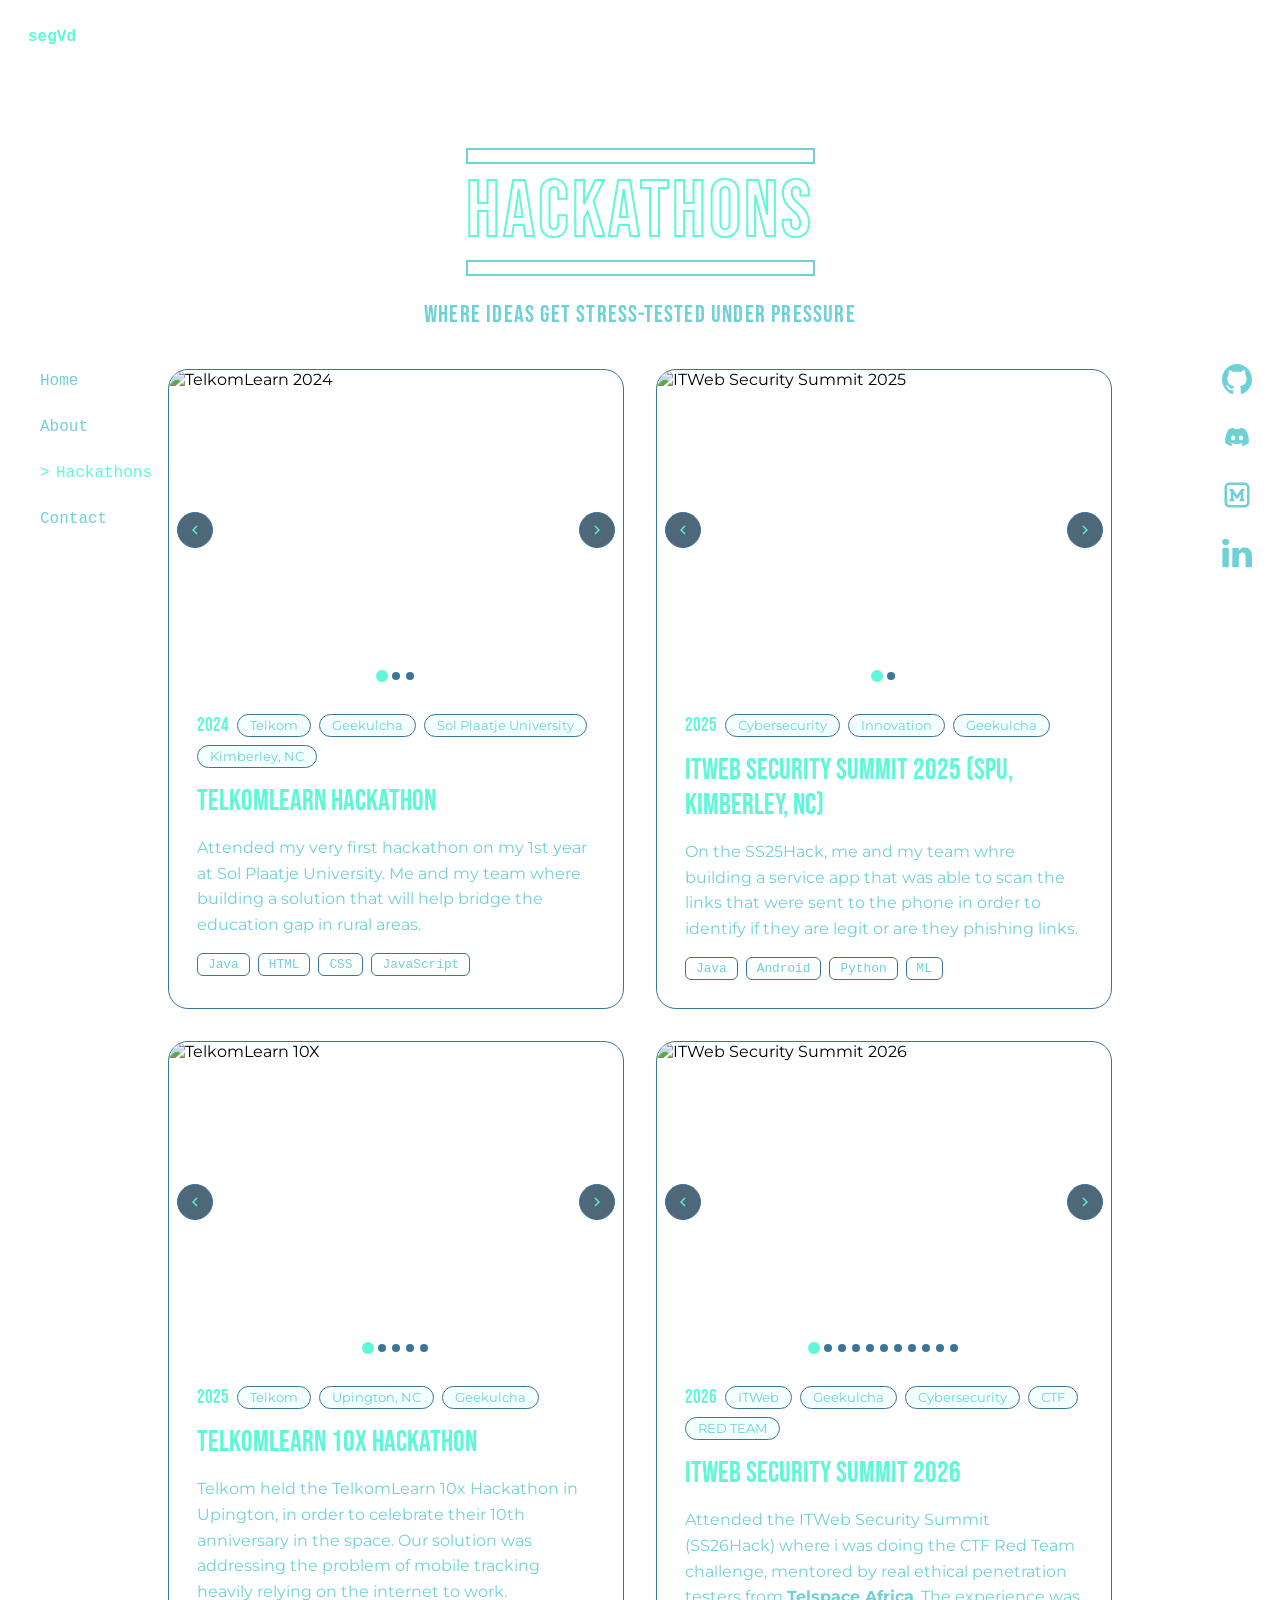
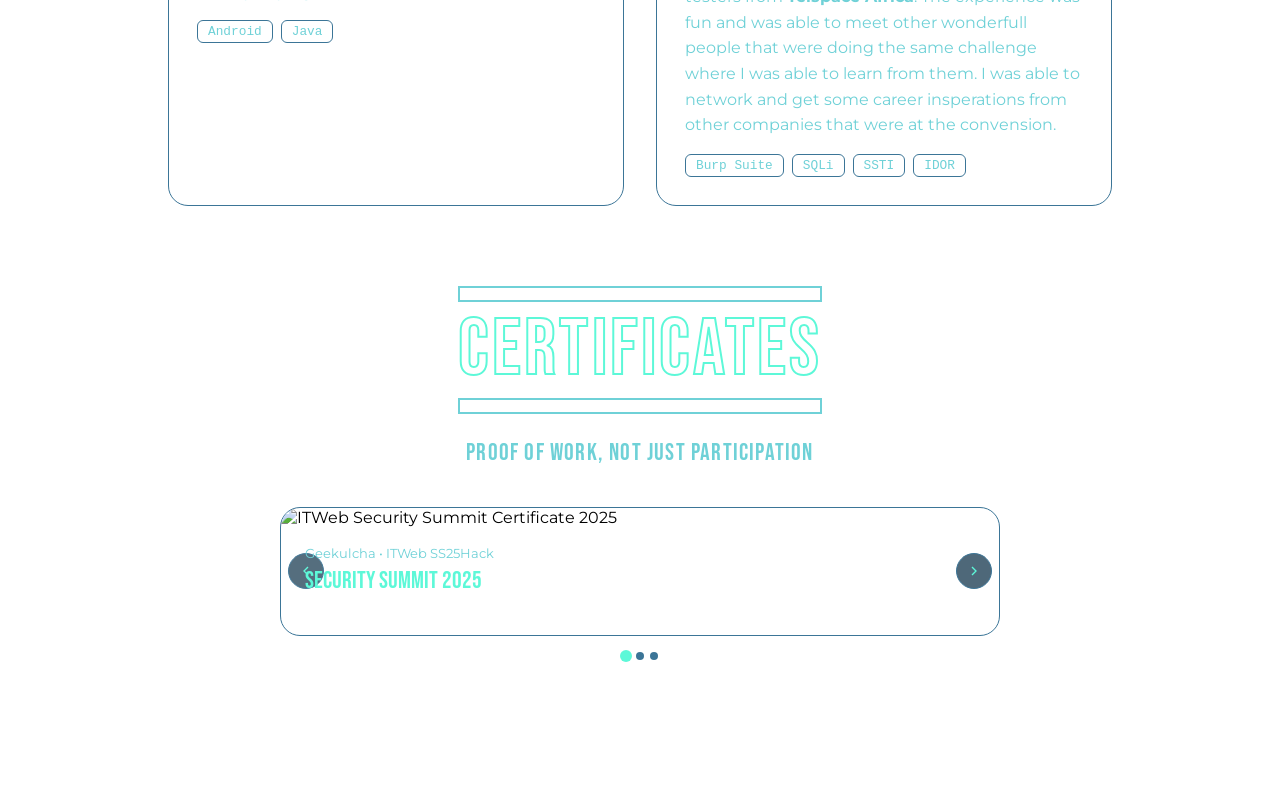
==== hackathons.html @ ad9cc191 "update: new portfolio" ====
<!DOCTYPE html>
<html lang="en">
<head>
    <meta charset="UTF-8">
    <meta name="viewport" content="width=device-width, initial-scale=1.0">
    <title>Hackathons | Tlotliso Ledwaba</title>
    <link rel="preconnect" href="https://fonts.googleapis.com">
    <link rel="preconnect" href="https://fonts.gstatic.com" crossorigin>
    <link href="https://fonts.googleapis.com/css2?family=Bebas+Neue&family=Montserrat&display=swap" rel="stylesheet">
    <link rel="stylesheet" href="style.css">
    <link rel="stylesheet" href="style.css"/>
</head>
<body class="hackathons-page">
    <a href="index.html" class="logo">segVd</a>

    <nav class="navbar">
      <ul class="nav-links">
        <li><a href="index.html">Home</a></li>
        <li><a href="about.html">About</a></li>
        <li><a href="hackathons.html" class="active">Hackathons</a></li>
        <!--<li><a href="blog.html">Blog</a></li> -->
        <li><a href="contact.html">Contact</a></li>
      </ul>
    </nav>

    <ul class="socials">
        <li><a href="https://github.com/segVd" target="_blank" rel="noopener"><img src="assets/icons/github.svg" alt="GitHub"></a></li>
        <li><a href="https://discord.com/users/rndm_geek" target="_blank" rel="noopener"><img src="assets/icons/discord.svg" alt="Discord"></a></li>
        <li><a href="https://medium.com/@segVd" target="_blank" rel="noopener"><img src="assets/icons/medium.svg" alt="Medium"></a></li>
        <li><a href="https://www.linkedin.com/in/tlotliso-ledwaba-3201ab309/" target="_blank" rel="noopener"><img src="assets/icons/linkedin.svg" alt="LinkedIn"></a></li>
    </ul>

    <div class="page">

      <!-- HACKATHONS SECTION -->
      <div class="hack-header" style="margin-top: 80px;">
        <h2>HACKATHONS</h2>
        <p class="hack-subhead">where ideas get stress-tested under pressure</p>
      </div>

   <!---   <div class="hero-title">
        <div class="title-row">
          <span class="bar"></span>
          <span>whoami</span>
        </div>
        <h1>"HACKATHONS!"</h1>
        <div class="title-row">
          <span>Cybersecurity</span>
          <span class="bar"></span>
          <p class="hack-subhead">where ideas get stress-tested under pressure</p>
        </div>
      </div> -->

      <div class="hack-blog">

        <article class="hack-card" data-index="0">
          <div class="hack-carousel">
            <div class="carousel-track">
              <img src="assets/pics/photo.png" alt="TelkomLearn 2024" loading="lazy">
              <img src="assets/pics/photo.png" alt="TelkomLearn 2024" loading="lazy">
              <img src="assets/pics/photo.png" alt="TelkomLearn 2024" loading="lazy">
            </div>
            <div class="carousel-dots"></div>
            <button class="carousel-arrow left" aria-label="Previous">
              <svg viewBox="0 0 24 24" fill="none" stroke="currentColor" stroke-width="2">
                <polyline points="15 18 9 12 15 6"/>
              </svg>
            </button>
            <button class="carousel-arrow right" aria-label="Next">
              <svg viewBox="0 0 24 24" fill="none" stroke="currentColor" stroke-width="2">
                <polyline points="9 6 15 12 9 18"/>
              </svg>
            </button>
          </div>
          <div class="hack-content">
            <div class="hack-meta">
              <span class="hack-year">2024</span>
              <span class="hack-tag">Telkom</span>
              <span class="hack-tag">Geekulcha</span>
              <span class="hack-tag">Sol Plaatje University</span>
              <span class="hack-tag">Kimberley, NC</span>
            </div>
            <h3 class="hack-title">TelkomLearn Hackathon</h3>
            <p class="hack-desc">
              Attended my very first hackathon on my 1st year at Sol Plaatje University. Me and my team where building a solution 
              that will help bridge the education gap in rural areas.
            </p>
            <div class="hack-stack">
              <span>Java</span>
              <span>HTML</span>
              <span>CSS</span>
              <span>JavaScript</span>
            </div>
          </div>
        </article>

        <article class="hack-card" data-index="1">
          <div class="hack-carousel">
            <div class="carousel-track">
              <img src="assets/pics/SS25HACK/pic1.jpg" alt="ITWeb Security Summit 2025" loading="lazy">
              <img src="assets/pics/SS25HACK/pic2.jpg" alt="ITWeb Security Summit 2025" loading="lazy">
            </div>
            <div class="carousel-dots"></div>
            <button class="carousel-arrow left" aria-label="Previous">
              <svg viewBox="0 0 24 24" fill="none" stroke="currentColor" stroke-width="2">
                <polyline points="15 18 9 12 15 6"/>
              </svg>
            </button>
            <button class="carousel-arrow right" aria-label="Next">
              <svg viewBox="0 0 24 24" fill="none" stroke="currentColor" stroke-width="2">
                <polyline points="9 6 15 12 9 18"/>
              </svg>
            </button>
          </div>
          <div class="hack-content">
            <div class="hack-meta">
              <span class="hack-year">2025</span>
              <span class="hack-tag">Cybersecurity</span>
              <span class="hack-tag">Innovation</span>
              <span class="hack-tag">Geekulcha</span>
            </div>
            <h3 class="hack-title">ITWeb Security Summit 2025 (SPU, Kimberley, NC)</h3>
            <p class="hack-desc">On the SS25Hack, me and my team whre building a service app that was able to scan the links that were sent 
              to the phone in order to identify if they are legit or are they phishing links.</p>
            <div class="hack-stack">
              <span>Java</span>
              <span>Android</span>
              <span>Python</span>
              <span>ML</span>
            </div>
          </div>
        </article>

        <article class="hack-card" data-index="2">
          <div class="hack-carousel">
            <div class="carousel-track">
              <img src="assets/pics/upington/pic1.jpg" alt="TelkomLearn 10X" loading="lazy">
              <img src="assets/pics/upington/pic2.jpg" alt="TelkomLearn 10X" loading="lazy">
              <img src="assets/pics/upington/pic3.jpg" alt="TelkomLearn 10X" loading="lazy">
              <img src="assets/pics/upington/pic4.jpg" alt="TelkomLearn 10X" loading="lazy">
              <img src="assets/pics/upington/pic5.jpg" alt="TelkomLearn 10X" loading="lazy">
            </div>
            <div class="carousel-dots"></div>
            <button class="carousel-arrow left" aria-label="Previous">
              <svg viewBox="0 0 24 24" fill="none" stroke="currentColor" stroke-width="2">
                <polyline points="15 18 9 12 15 6"/>
              </svg>
            </button>
            <button class="carousel-arrow right" aria-label="Next">
              <svg viewBox="0 0 24 24" fill="none" stroke="currentColor" stroke-width="2">
                <polyline points="9 6 15 12 9 18"/>
              </svg>
            </button>
          </div>
          <div class="hack-content">
            <div class="hack-meta">
              <span class="hack-year">2025</span>
              <span class="hack-tag">Telkom</span>
              <span class="hack-tag">Upington, NC</span>
              <span class="hack-tag">Geekulcha</span>
            </div>
            <h3 class="hack-title">TelkomLearn 10X Hackathon</h3>
            <p class="hack-desc">
              Telkom held the TelkomLearn 10x Hackathon in Upington, in order to celebrate their 10th anniversary in the space. 
              Our solution was addressing the problem of mobile tracking heavily relying on the internet to work.
            </p>
            <div class="hack-stack">
              <span>Android</span>
              <span>Java</span>
            </div>
          </div>
        </article>

        <article class="hack-card" data-index="3">
          <div class="hack-carousel">
            <div class="carousel-track">
              <img src="assets/pics/ss26hack/pic1.jpg" alt="ITWeb Security Summit 2026" loading="lazy">
              <img src="assets/pics/ss26hack/pic2.jpg" alt="ITWeb Security Summit 2026" loading="lazy">
              <img src="assets/pics/ss26hack/pic3.jpg" alt="ITWeb Security Summit 2026" loading="lazy">
              <img src="assets/pics/ss26hack/pic4.jpg" alt="ITWeb Security Summit 2026" loading="lazy">
              <img src="assets/pics/ss26hack/pic5.jpg" alt="ITWeb Security Summit 2026" loading="lazy">
              <img src="assets/pics/ss26hack/pic6.jpg" alt="ITWeb Security Summit 2026" loading="lazy">
              <img src="assets/pics/ss26hack/pic7.jpg" alt="ITWeb Security Summit 2026" loading="lazy">
              <img src="assets/pics/ss26hack/pic8.jpg" alt="ITWeb Security Summit 2026" loading="lazy">
              <img src="assets/pics/ss26hack/pic9.jpg" alt="ITWeb Security Summit 2026" loading="lazy">
              <img src="assets/pics/ss26hack/pic10.jpg" alt="ITWeb Security Summit 2026" loading="lazy">
              <img src="assets/pics/ss26hack/pic11.jpg" alt="ITWeb Security Summit 2026" loading="lazy">

            </div>
            <div class="carousel-dots"></div>
            <button class="carousel-arrow left" aria-label="Previous">
              <svg viewBox="0 0 24 24" fill="none" stroke="currentColor" stroke-width="2">
                <polyline points="15 18 9 12 15 6"/>
              </svg>
            </button>
            <button class="carousel-arrow right" aria-label="Next">
              <svg viewBox="0 0 24 24" fill="none" stroke="currentColor" stroke-width="2">
                <polyline points="9 6 15 12 9 18"/>
              </svg>
            </button>
          </div>
          <div class="hack-content">
            <div class="hack-meta">
              <span class="hack-year">2026</span>
              <span class="hack-tag">ITWeb</span>
              <span class="hack-tag">Geekulcha</span>
              <span class="hack-tag">Cybersecurity</span>
              <span class="hack-tag">CTF</span>
              <span class="hack-tag">RED TEAM</span>
            </div>
            <h3 class="hack-title">ITWeb Security Summit 2026</h3>
            <p class="hack-desc">
              Attended the ITWeb Security Summit (SS26Hack) where i was doing the CTF Red Team challenge, mentored by real ethical 
              penetration testers from <strong>Telspace Africa</strong>. The experience was fun and was able to meet other wonderfull
              people that were doing the same challenge where I was able to learn from them. I was able to network and get some career 
              insperations from other companies that were at the convension.
            </p>
            <div class="hack-stack">
              <span>Burp Suite</span>
              <span>SQLi</span>
              <span>SSTI</span>
              <span>IDOR</span>
            </div>
          </div>
        </article>

      </div>


      <!-- CERTIFICATES SECTION -->
      <div class="cert-section">
        <div class="hack-header">
          <h2>CERTIFI<span>CATES</span></h2>
          <p class="hack-subhead">proof of work, not just participation</p>
        </div>

        <div class="cert-carousel-wrapper">
          <button class="cert-arrow left" aria-label="Previous certificate">
            <svg viewBox="0 0 24 24" fill="none" stroke="currentColor" stroke-width="2">
              <polyline points="15 18 9 12 15 6"/>
            </svg>
          </button>

          <div class="cert-viewport">
            <div class="cert-track">

              <!-- Add/remove cert-slide blocks as needed -->
             <!-- <div class="cert-slide">
                <div class="cert-img-wrap">
                  <img src="assets/hackathon_certs/cert-1.jpg" alt="TelkomLearn Hackathon Certificate" loading="lazy">
                </div>
                <div class="cert-info">
                  <span class="cert-issuer">Telkom x Geekulcha</span>
                  <p class="cert-name">TelkomLearn Hackathon 2024</p>
                </div>
              </div> -->

              <div class="cert-slide">
                <div class="cert-img-wrap">
                  <img src="assets/hackathon_certs/ss25hack.png" alt="ITWeb Security Summit Certificate 2025" loading="lazy">
                </div>
                <div class="cert-info">
                  <span class="cert-issuer">Geekulcha • ITWeb SS25Hack</span>
                  <p class="cert-name">Security Summit 2025</p>
                </div>
              </div>

              <div class="cert-slide">
                <div class="cert-img-wrap">
                  <img src="assets/hackathon_certs/gkhack.png" alt="TelkomLearn 10X Certificate" loading="lazy">
                </div>
                <div class="cert-info">
                  <span class="cert-issuer">Geekulcha • Telkom</span>
                  <p class="cert-name">Geekulcha Annual Hackathon 2025</p>
                </div>
              </div>

              <div class="cert-slide">
                <div class="cert-img-wrap">
                  <img src="assets/hackathon_certs/ss26hack.png" alt="ITWeb Security Summit 2026 Certificate" loading="lazy">
                </div>
                <div class="cert-info">
                  <span class="cert-issuer">Geekulcha • ITWeb • Telspace Africa</span>
                  <p class="cert-name">Security Summit CTF 2026</p>
                </div>
              </div>

            </div>
          </div>

          <button class="cert-arrow right" aria-label="Next certificate">
            <svg viewBox="0 0 24 24" fill="none" stroke="currentColor" stroke-width="2">
              <polyline points="9 6 15 12 9 18"/>
            </svg>
          </button>
        </div>

        <div class="cert-dots"></div>
      </div>
    </div>

    <script src="hack_script.js"></script>
</body>
</html>
---- style.css ----
:root {
  --navy: #032841;
  --blue: #3B7597;
  --cyan: #6FD1D7;
  --mint: #5DF8D8;
}

.navbar {
  position: fixed;
  top: 0;
  left: 0;
  height: 100vh;
  display: flex;
  flex-direction: column;
  justify-content: center;
  gap: 40px;
  font-family: "Fira Code", monospace;
  font-weight: 100px;
}

.logo {
  position: fixed;
  top: 28px;
  left: 28px;
  font-family: "Fira Code", monospace;
  color: var(--mint);
  font-weight: 700;
  text-decoration: none;
}

.nav-links {
  display: flex;
  flex-direction: column;
  gap: 28px;
  align-self: center;
  list-style: none;
  font-weight: lighter;
}

.socials {
  display: flex;
  flex-direction: column;
  gap: 28px;
  list-style: none;
  font-weight: lighter;
}

.socials {
  position: fixed;
  top: 50%;
  right: 28px;
  transform: translateY(-50%);
}

.socials img {
  width: 30px;
  height: 30px;
  display: block;
}

.nav-links a {
  position: relative;
  color: var(--cyan);
  text-decoration: none;
  transition: color 0.2s, padding-left 0.2s;
}

.nav-links a::before {
  content: ">";
  position: absolute;
  left: 0;
  opacity: 0;
  transition: opacity 0.2s;
}

.nav-links a:hover,
.nav-links a.active {
  color: var(--mint);
  padding-left: 16px;
}

.nav-links a:hover::before,
.nav-links a.active::before {
  opacity: 1;
}

.home_page {
    margin: 0;
  background:
    linear-gradient(rgba(0, 11, 19, 0.85)),
    url("assets/background/earth3.jpg") center / cover no-repeat fixed;
}

/* ================================================================================================================================*/


/* home main section */

.hero {
  box-sizing: border-box;
  min-height: 100vh;
  display: flex;
  flex-direction: column;
  align-items: center;
  padding: 150px 160px 180px;
  font-family: "Montserrat", sans-serif;
  text-align: center;
}

.hero-title {
  width: max-content;
  max-width: 100%;
}

.title-row,
.hero h1,
.hero h2 {
  font-family: "Bebas Neue", sans-serif;
}

.title-row {
  display: flex;
  align-items: center;
  gap: 12px;
  color: var(--cyan);
  font-size: 1.1rem;
  text-transform: uppercase;
}

.bar {
  flex: 1;
  height: 12px;
  border: 2px solid var(--cyan);
}

.hero h1 {
  color: transparent;
  -webkit-text-stroke: 2px var(--mint);
  font-size: 5rem;
  letter-spacing: 0.04em;
  line-height: 1;
  text-transform: uppercase;
  margin: 4px 0;
}

.hero h2 {
  margin-top: 60px;
  color: transparent;
  -webkit-text-stroke: 1.5px var(--cyan);
  font-size: 3rem;
  text-transform: uppercase;
}

.hero-box {
  position: relative;
  margin-top: auto;
  max-width: 560px;
  padding: 32px;
  color: var(--cyan);
  background: rgba(3, 40, 65, 0.6);
  border: 1px solid var(--cyan);
}

.hero-box::before,
.hero-box::after {
  content: "";
  position: absolute;
  width: 30px;
  height: 30px;
}

.hero-box::before {
  top: -12px;
  left: -12px;
  border-top: 2px solid var(--cyan);
  border-left: 2px solid var(--cyan);
}

.hero-box::after {
  bottom: -12px;
  right: -12px;
  border-bottom: 2px solid var(--cyan);
  border-right: 2px solid var(--cyan);
}


/* ================================================================================================================================*/


/* about page */

.about_page {
    margin: 0;
  background:
    linear-gradient(rgba(0, 11, 19, 0.85)) fixed,
    url("assets/background/banner2.jpg") center / cover no-repeat fixed;
}

.about .hero-box {
  margin-top: 60px;
  text-align: left;
}

.grid {
  display: grid;
  grid-template-columns: repeat(4, 1fr);
  gap: 16px;
  margin-top: 40px;
  padding: 0;
  list-style: none;
}

.grid li {
  padding: 20px 32px;
  color: var(--cyan);
  background: rgba(3, 40, 65, 0.6);
  border: 1px solid var(--cyan);
}


/* ================================================================================================================================*/


/* hackathons page */

.hackathons-page {
  background:
    linear-gradient(rgba(0, 11, 19, 0.85)) fixed,
    url("assets/background/code.jpg") center / cover no-repeat fixed;
}

.page {
  box-sizing: border-box;
  padding: 60px 160px 120px;
  font-family: "Montserrat", sans-serif;
}

.hack-header {
  text-align: center;
}

.hack-header h2 {
  width: max-content;
  margin: 0 auto;
  color: transparent;
  -webkit-text-stroke: 2px var(--mint);
  font-family: "Bebas Neue", sans-serif;
  font-size: 5rem;
  font-weight: normal;
  letter-spacing: 0.04em;
  line-height: 1;
}

.hack-header h2::before,
.hack-header h2::after {
  content: "";
  display: block;
  height: 12px;
  border: 2px solid var(--cyan);
}

.hack-header h2::before {
  margin-bottom: 8px;
}

.hack-header h2::after {
  margin-top: 8px;
}

.hack-subhead {
  margin-top: 24px;
  color: var(--cyan);
  font-family: "Bebas Neue", sans-serif;
  font-size: 1.5rem;
  letter-spacing: 0.05em;
  text-transform: uppercase;
}

.hack-blog {
  display: grid;
  grid-template-columns: repeat(2, minmax(0, 1fr));
  gap: 32px;
  max-width: 1200px;
  margin: 40px auto 80px;
}

.hack-card {
  display: flex;
  flex-direction: column;
  overflow: hidden;
  background: rgba(255, 255, 255, 0.04);
  border: 1px solid var(--blue);
  border-radius: 20px;
  transition: transform 0.3s ease, border-color 0.3s ease, box-shadow 0.3s ease;
}

.hack-card:hover {
  transform: translateY(-6px);
  border-color: var(--mint);
  box-shadow: 0 16px 32px rgba(0, 0, 0, 0.4);
}

.hack-carousel {
  position: relative;
  overflow: hidden;
  height: 320px;
}

.carousel-track {
  display: flex;
  height: 100%;
  transition: transform 0.4s ease;
}

.carousel-track img {
  min-width: 100%;
  height: 100%;
  object-fit: cover;
}

.carousel-arrow,
.cert-arrow {
  position: absolute;
  top: 50%;
  transform: translateY(-50%);
  width: 36px;
  height: 36px;
  padding: 9px;
  color: var(--mint);
  background: rgba(3, 40, 65, 0.7);
  border: 1px solid var(--blue);
  border-radius: 50%;
  cursor: pointer;
}

.carousel-arrow svg,
.cert-arrow svg {
  display: block;
  width: 100%;
  height: 100%;
}

.carousel-arrow.left,
.cert-arrow.left {
  left: 8px;
}

.carousel-arrow.right,
.cert-arrow.right {
  right: 8px;
}

.carousel-dots {
  position: absolute;
  bottom: 10px;
  left: 0;
  right: 0;
  display: flex;
  justify-content: center;
  gap: 6px;
}

.carousel-dots span,
.cert-dots span {
  width: 8px;
  height: 8px;
  background: var(--blue);
  border-radius: 50%;
  cursor: pointer;
  transition: transform 0.2s ease;
}

.carousel-dots span.active,
.cert-dots span.active {
  background: var(--mint);
  transform: scale(1.5);
}

.hack-content {
  padding: 24px 28px 28px;
}

.hack-meta,
.hack-stack {
  display: flex;
  flex-wrap: wrap;
  gap: 8px;
}

.hack-year {
  color: var(--mint);
  font-family: "Bebas Neue", sans-serif;
  font-size: 1.2rem;
}

.hack-tag {
  padding: 3px 12px;
  color: var(--cyan);
  font-size: 0.8rem;
  background: rgba(93, 248, 216, 0.08);
  border: 1px solid var(--blue);
  border-radius: 999px;
}

.hack-stack span {
  padding: 3px 10px;
  color: var(--cyan);
  font-family: "Fira Code", monospace;
  font-size: 0.8rem;
  background: rgba(255, 255, 255, 0.05);
  border: 1px solid var(--blue);
  border-radius: 6px;
}

.hack-title {
  margin: 16px 0 12px;
  color: var(--mint);
  font-family: "Bebas Neue", sans-serif;
  font-size: 1.8rem;
  font-weight: normal;
}

.hack-desc {
  margin-bottom: 16px;
  color: var(--cyan);
  line-height: 1.6;
}

.cert-carousel-wrapper {
  position: relative;
  max-width: 720px;
  margin: 40px auto 0;
}

.cert-viewport {
  overflow: hidden;
}

.cert-track {
  display: flex;
  transition: transform 0.4s ease;
}

.cert-slide {
  box-sizing: border-box;
  min-width: 100%;
  overflow: hidden;
  background: rgba(255, 255, 255, 0.04);
  border: 1px solid var(--blue);
  border-radius: 20px;
}

.cert-img-wrap img {
  display: block;
  width: 100%;
}

.cert-info {
  padding: 16px 24px;
}

.cert-issuer {
  color: var(--cyan);
  font-size: 0.8rem;
}

.cert-name {
  margin-top: 4px;
  color: var(--mint);
  font-family: "Bebas Neue", sans-serif;
  font-size: 1.5rem;
}

.cert-dots {
  display: flex;
  justify-content: center;
  gap: 6px;
  margin-top: 16px;
}



/* ================================================================================================================================*/


/* bottom banner */

.banner {
  position: fixed;
  bottom: 0;
  left: 0;
  width: 100%;
  height: 40px;
  overflow: hidden;

}

.ticker-track {
  display: flex;
  width: max-content;
  animation: scroll 40s linear infinite;
}

.ticker-group {
  display: flex;
  justify-content: space-around;
  min-width: 100vw;
}

.ticker-group span {
  color: var(--cyan);
  font-family: "Bebas Neue", sans-serif;
  font-size: 1.1rem;
  letter-spacing: 0.1em;
  line-height: 40px;
}

@keyframes scroll {
  to {
    transform: translateX(-50%);
  }
}

/* digital pets */

.pets {
  position: fixed;
  bottom: 40px;
  left: 0;
  width: 100%;
  height: 32px;
  pointer-events: none;
}

.pet {
  position: absolute;
  left: 0;
  bottom: 0;
  font-size: 1.5rem;
  animation: walk linear infinite;
}

.pet:nth-child(1) {
  animation-duration: 25s;
}

.pet:nth-child(2) {
  animation-duration: 35s;
  animation-delay: -12s;
}

.pet:nth-child(3) {
  animation-duration: 45s;
  animation-delay: -30s;
}

@keyframes walk {
  from {
    transform: translateX(-60px);
  }
  to {
    transform: translateX(100vw);
  }
}
---- style.css ----
:root {
  --navy: #032841;
  --blue: #3B7597;
  --cyan: #6FD1D7;
  --mint: #5DF8D8;
}

.navbar {
  position: fixed;
  top: 0;
  left: 0;
  height: 100vh;
  display: flex;
  flex-direction: column;
  justify-content: center;
  gap: 40px;
  font-family: "Fira Code", monospace;
  font-weight: 100px;
}

.logo {
  position: fixed;
  top: 28px;
  left: 28px;
  font-family: "Fira Code", monospace;
  color: var(--mint);
  font-weight: 700;
  text-decoration: none;
}

.nav-links {
  display: flex;
  flex-direction: column;
  gap: 28px;
  align-self: center;
  list-style: none;
  font-weight: lighter;
}

.socials {
  display: flex;
  flex-direction: column;
  gap: 28px;
  list-style: none;
  font-weight: lighter;
}

.socials {
  position: fixed;
  top: 50%;
  right: 28px;
  transform: translateY(-50%);
}

.socials img {
  width: 30px;
  height: 30px;
  display: block;
}

.nav-links a {
  position: relative;
  color: var(--cyan);
  text-decoration: none;
  transition: color 0.2s, padding-left 0.2s;
}

.nav-links a::before {
  content: ">";
  position: absolute;
  left: 0;
  opacity: 0;
  transition: opacity 0.2s;
}

.nav-links a:hover,
.nav-links a.active {
  color: var(--mint);
  padding-left: 16px;
}

.nav-links a:hover::before,
.nav-links a.active::before {
  opacity: 1;
}

.home_page {
    margin: 0;
  background:
    linear-gradient(rgba(0, 11, 19, 0.85)),
    url("assets/background/earth3.jpg") center / cover no-repeat fixed;
}

/* ================================================================================================================================*/


/* home main section */

.hero {
  box-sizing: border-box;
  min-height: 100vh;
  display: flex;
  flex-direction: column;
  align-items: center;
  padding: 150px 160px 180px;
  font-family: "Montserrat", sans-serif;
  text-align: center;
}

.hero-title {
  width: max-content;
  max-width: 100%;
}

.title-row,
.hero h1,
.hero h2 {
  font-family: "Bebas Neue", sans-serif;
}

.title-row {
  display: flex;
  align-items: center;
  gap: 12px;
  color: var(--cyan);
  font-size: 1.1rem;
  text-transform: uppercase;
}

.bar {
  flex: 1;
  height: 12px;
  border: 2px solid var(--cyan);
}

.hero h1 {
  color: transparent;
  -webkit-text-stroke: 2px var(--mint);
  font-size: 5rem;
  letter-spacing: 0.04em;
  line-height: 1;
  text-transform: uppercase;
  margin: 4px 0;
}

.hero h2 {
  margin-top: 60px;
  color: transparent;
  -webkit-text-stroke: 1.5px var(--cyan);
  font-size: 3rem;
  text-transform: uppercase;
}

.hero-box {
  position: relative;
  margin-top: auto;
  max-width: 560px;
  padding: 32px;
  color: var(--cyan);
  background: rgba(3, 40, 65, 0.6);
  border: 1px solid var(--cyan);
}

.hero-box::before,
.hero-box::after {
  content: "";
  position: absolute;
  width: 30px;
  height: 30px;
}

.hero-box::before {
  top: -12px;
  left: -12px;
  border-top: 2px solid var(--cyan);
  border-left: 2px solid var(--cyan);
}

.hero-box::after {
  bottom: -12px;
  right: -12px;
  border-bottom: 2px solid var(--cyan);
  border-right: 2px solid var(--cyan);
}


/* ================================================================================================================================*/


/* about page */

.about_page {
    margin: 0;
  background:
    linear-gradient(rgba(0, 11, 19, 0.85)) fixed,
    url("assets/background/banner2.jpg") center / cover no-repeat fixed;
}

.about .hero-box {
  margin-top: 60px;
  text-align: left;
}

.grid {
  display: grid;
  grid-template-columns: repeat(4, 1fr);
  gap: 16px;
  margin-top: 40px;
  padding: 0;
  list-style: none;
}

.grid li {
  padding: 20px 32px;
  color: var(--cyan);
  background: rgba(3, 40, 65, 0.6);
  border: 1px solid var(--cyan);
}


/* ================================================================================================================================*/


/* hackathons page */

.hackathons-page {
  background:
    linear-gradient(rgba(0, 11, 19, 0.85)) fixed,
    url("assets/background/code.jpg") center / cover no-repeat fixed;
}

.page {
  box-sizing: border-box;
  padding: 60px 160px 120px;
  font-family: "Montserrat", sans-serif;
}

.hack-header {
  text-align: center;
}

.hack-header h2 {
  width: max-content;
  margin: 0 auto;
  color: transparent;
  -webkit-text-stroke: 2px var(--mint);
  font-family: "Bebas Neue", sans-serif;
  font-size: 5rem;
  font-weight: normal;
  letter-spacing: 0.04em;
  line-height: 1;
}

.hack-header h2::before,
.hack-header h2::after {
  content: "";
  display: block;
  height: 12px;
  border: 2px solid var(--cyan);
}

.hack-header h2::before {
  margin-bottom: 8px;
}

.hack-header h2::after {
  margin-top: 8px;
}

.hack-subhead {
  margin-top: 24px;
  color: var(--cyan);
  font-family: "Bebas Neue", sans-serif;
  font-size: 1.5rem;
  letter-spacing: 0.05em;
  text-transform: uppercase;
}

.hack-blog {
  display: grid;
  grid-template-columns: repeat(2, minmax(0, 1fr));
  gap: 32px;
  max-width: 1200px;
  margin: 40px auto 80px;
}

.hack-card {
  display: flex;
  flex-direction: column;
  overflow: hidden;
  background: rgba(255, 255, 255, 0.04);
  border: 1px solid var(--blue);
  border-radius: 20px;
  transition: transform 0.3s ease, border-color 0.3s ease, box-shadow 0.3s ease;
}

.hack-card:hover {
  transform: translateY(-6px);
  border-color: var(--mint);
  box-shadow: 0 16px 32px rgba(0, 0, 0, 0.4);
}

.hack-carousel {
  position: relative;
  overflow: hidden;
  height: 320px;
}

.carousel-track {
  display: flex;
  height: 100%;
  transition: transform 0.4s ease;
}

.carousel-track img {
  min-width: 100%;
  height: 100%;
  object-fit: cover;
}

.carousel-arrow,
.cert-arrow {
  position: absolute;
  top: 50%;
  transform: translateY(-50%);
  width: 36px;
  height: 36px;
  padding: 9px;
  color: var(--mint);
  background: rgba(3, 40, 65, 0.7);
  border: 1px solid var(--blue);
  border-radius: 50%;
  cursor: pointer;
}

.carousel-arrow svg,
.cert-arrow svg {
  display: block;
  width: 100%;
  height: 100%;
}

.carousel-arrow.left,
.cert-arrow.left {
  left: 8px;
}

.carousel-arrow.right,
.cert-arrow.right {
  right: 8px;
}

.carousel-dots {
  position: absolute;
  bottom: 10px;
  left: 0;
  right: 0;
  display: flex;
  justify-content: center;
  gap: 6px;
}

.carousel-dots span,
.cert-dots span {
  width: 8px;
  height: 8px;
  background: var(--blue);
  border-radius: 50%;
  cursor: pointer;
  transition: transform 0.2s ease;
}

.carousel-dots span.active,
.cert-dots span.active {
  background: var(--mint);
  transform: scale(1.5);
}

.hack-content {
  padding: 24px 28px 28px;
}

.hack-meta,
.hack-stack {
  display: flex;
  flex-wrap: wrap;
  gap: 8px;
}

.hack-year {
  color: var(--mint);
  font-family: "Bebas Neue", sans-serif;
  font-size: 1.2rem;
}

.hack-tag {
  padding: 3px 12px;
  color: var(--cyan);
  font-size: 0.8rem;
  background: rgba(93, 248, 216, 0.08);
  border: 1px solid var(--blue);
  border-radius: 999px;
}

.hack-stack span {
  padding: 3px 10px;
  color: var(--cyan);
  font-family: "Fira Code", monospace;
  font-size: 0.8rem;
  background: rgba(255, 255, 255, 0.05);
  border: 1px solid var(--blue);
  border-radius: 6px;
}

.hack-title {
  margin: 16px 0 12px;
  color: var(--mint);
  font-family: "Bebas Neue", sans-serif;
  font-size: 1.8rem;
  font-weight: normal;
}

.hack-desc {
  margin-bottom: 16px;
  color: var(--cyan);
  line-height: 1.6;
}

.cert-carousel-wrapper {
  position: relative;
  max-width: 720px;
  margin: 40px auto 0;
}

.cert-viewport {
  overflow: hidden;
}

.cert-track {
  display: flex;
  transition: transform 0.4s ease;
}

.cert-slide {
  box-sizing: border-box;
  min-width: 100%;
  overflow: hidden;
  background: rgba(255, 255, 255, 0.04);
  border: 1px solid var(--blue);
  border-radius: 20px;
}

.cert-img-wrap img {
  display: block;
  width: 100%;
}

.cert-info {
  padding: 16px 24px;
}

.cert-issuer {
  color: var(--cyan);
  font-size: 0.8rem;
}

.cert-name {
  margin-top: 4px;
  color: var(--mint);
  font-family: "Bebas Neue", sans-serif;
  font-size: 1.5rem;
}

.cert-dots {
  display: flex;
  justify-content: center;
  gap: 6px;
  margin-top: 16px;
}



/* ================================================================================================================================*/


/* bottom banner */

.banner {
  position: fixed;
  bottom: 0;
  left: 0;
  width: 100%;
  height: 40px;
  overflow: hidden;

}

.ticker-track {
  display: flex;
  width: max-content;
  animation: scroll 40s linear infinite;
}

.ticker-group {
  display: flex;
  justify-content: space-around;
  min-width: 100vw;
}

.ticker-group span {
  color: var(--cyan);
  font-family: "Bebas Neue", sans-serif;
  font-size: 1.1rem;
  letter-spacing: 0.1em;
  line-height: 40px;
}

@keyframes scroll {
  to {
    transform: translateX(-50%);
  }
}

/* digital pets */

.pets {
  position: fixed;
  bottom: 40px;
  left: 0;
  width: 100%;
  height: 32px;
  pointer-events: none;
}

.pet {
  position: absolute;
  left: 0;
  bottom: 0;
  font-size: 1.5rem;
  animation: walk linear infinite;
}

.pet:nth-child(1) {
  animation-duration: 25s;
}

.pet:nth-child(2) {
  animation-duration: 35s;
  animation-delay: -12s;
}

.pet:nth-child(3) {
  animation-duration: 45s;
  animation-delay: -30s;
}

@keyframes walk {
  from {
    transform: translateX(-60px);
  }
  to {
    transform: translateX(100vw);
  }
}
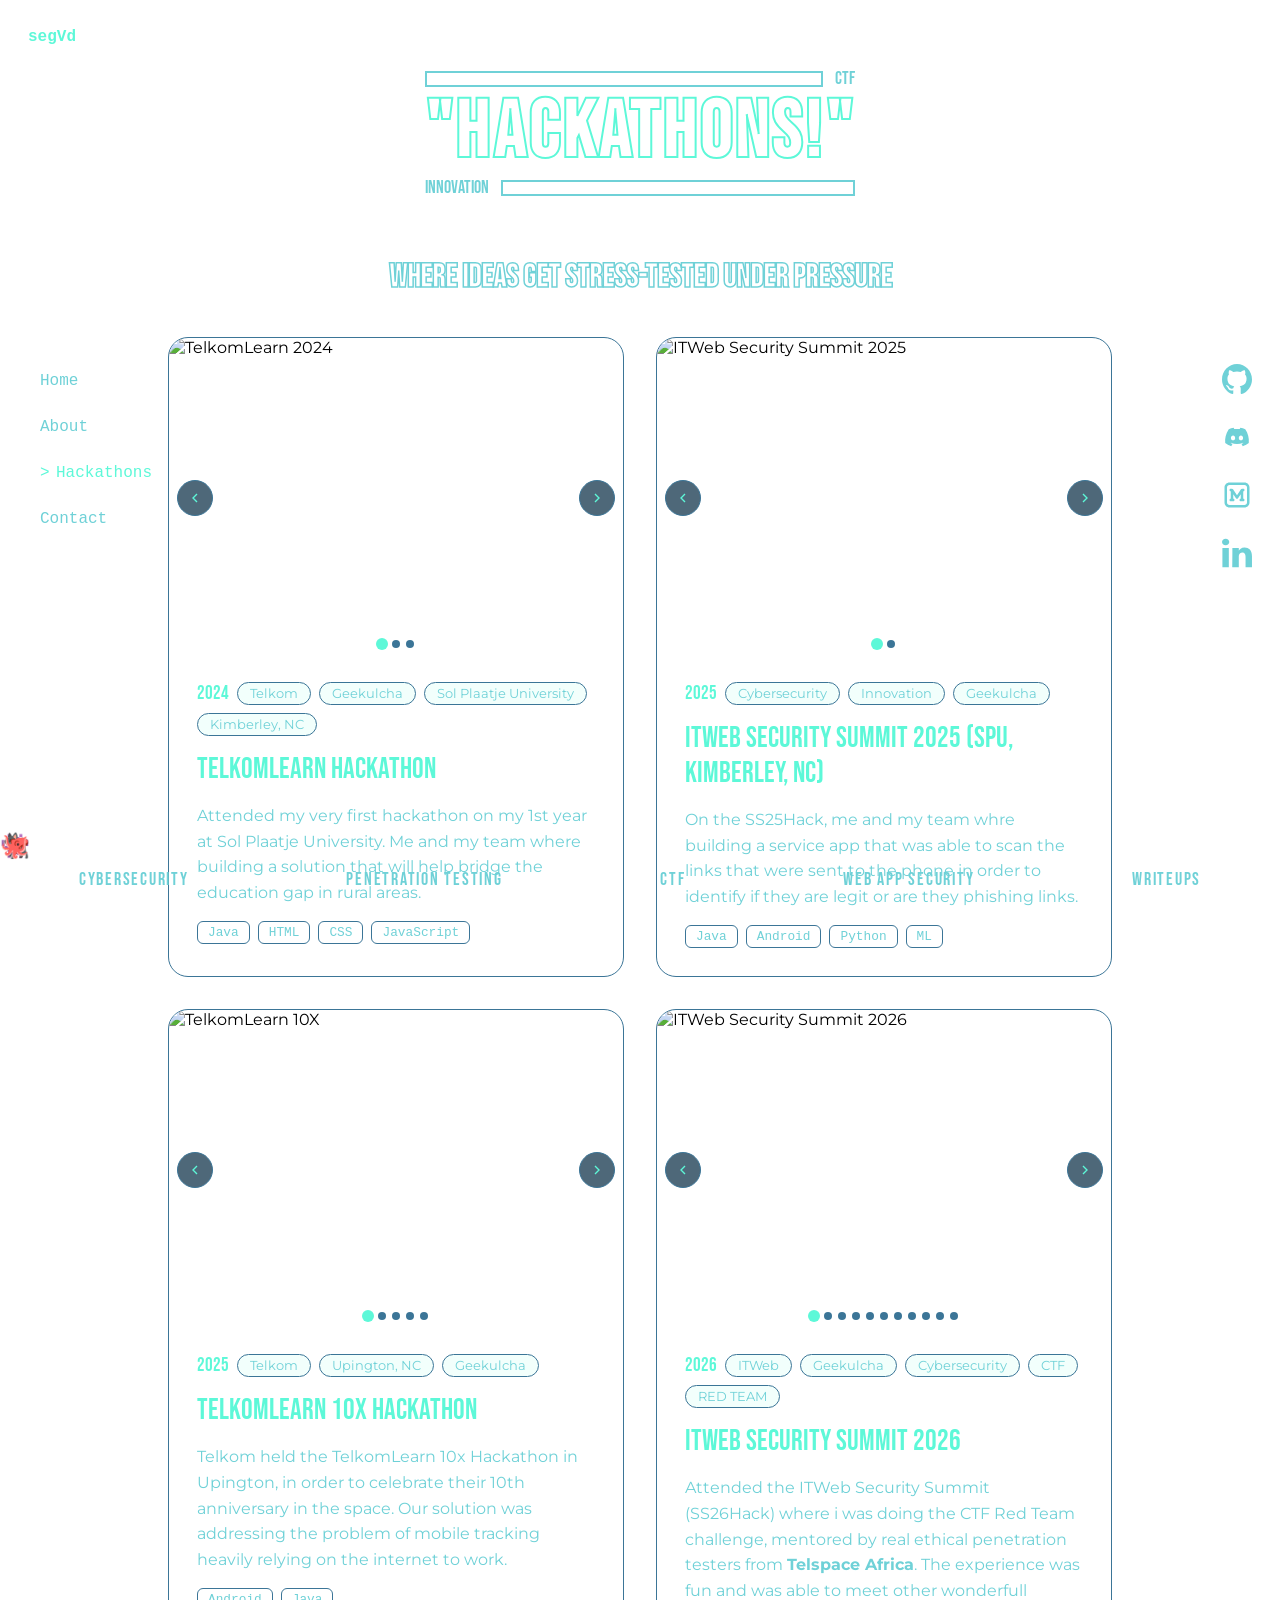
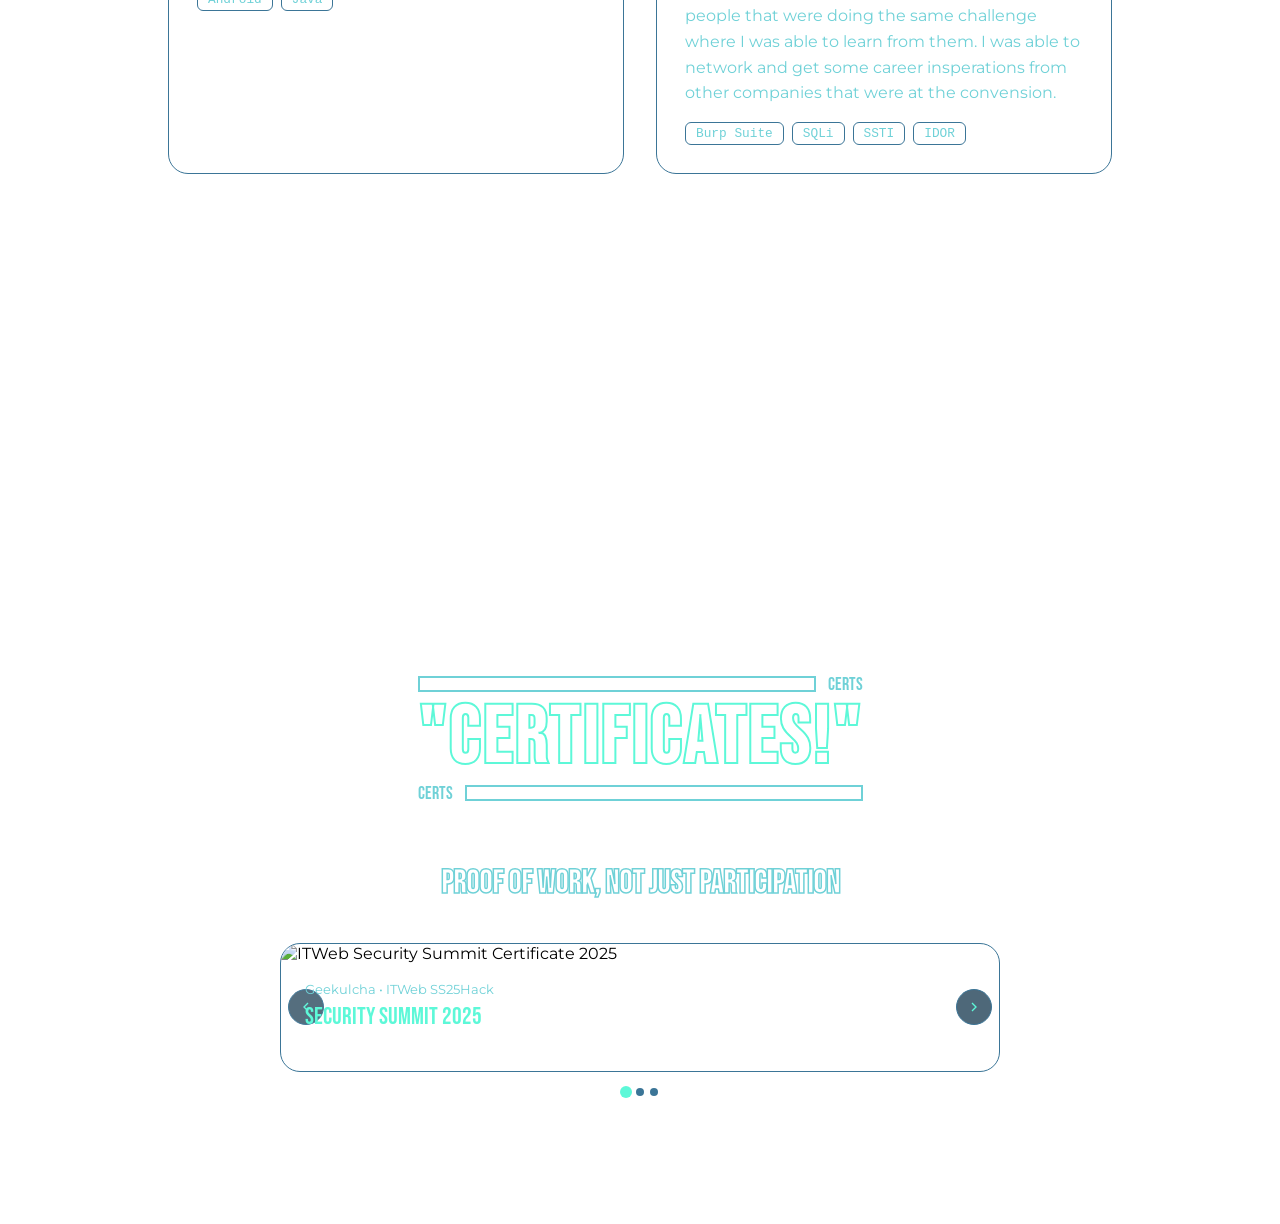
==== commit 30c5aa11: "update: added the contact page" ====
--- a/hackathons.html
+++ b/hackathons.html
@@ -32,11 +32,18 @@
 
     <div class="page">
 
-      <!-- HACKATHONS SECTION -->
-      <div class="hack-header" style="margin-top: 80px;">
-        <h2>HACKATHONS</h2>
-        <p class="hack-subhead">where ideas get stress-tested under pressure</p>
-      </div>
+      <div class="hero-title">
+        <div class="title-row">
+          <span class="bar"></span>
+          <span>CTF</span>
+        </div>
+        <h1>"HACKATHONS!"</h1>
+        <div class="title-row">
+          <span>Innovation</span>
+          <span class="bar"></span>
+        </div>
+      </div>
+      <h2>where ideas get stress-tested under pressure</h2>
 
    <!---   <div class="hero-title">
         <div class="title-row">
@@ -228,11 +235,18 @@
 
 
       <!-- CERTIFICATES SECTION -->
-      <div class="cert-section">
-        <div class="hack-header">
-          <h2>CERTIFI<span>CATES</span></h2>
-          <p class="hack-subhead">proof of work, not just participation</p>
-        </div>
+      <div class="hero-title" style="margin-top: 500px;">
+        <div class="title-row">
+          <span class="bar"></span>
+          <span>Certs</span>
+        </div>
+        <h1>"Certificates!"</h1>
+        <div class="title-row">
+          <span>Certs</span>
+          <span class="bar"></span>
+        </div>
+      </div>
+      <h2>proof of work, not just participation</h2>
 
         <div class="cert-carousel-wrapper">
           <button class="cert-arrow left" aria-label="Previous certificate">
@@ -299,6 +313,34 @@
       </div>
     </div>
 
+
+
+
+    <div class="pets">
+        <span class="pet">👾</span>
+        <span class="pet">🐈‍⬛</span>
+        <span class="pet">🐙</span>
+    </div>
+
+    <div class="banner">
+      <div class="ticker-track">
+          <div class="ticker-group">
+          <span>CYBERSECURITY</span>
+          <span>PENETRATION TESTING</span>
+          <span>CTF</span>
+          <span>WEB APP SECURITY</span>
+          <span>WRITEUPS</span>
+          </div>
+          <div class="ticker-group" aria-hidden="true">
+          <span>CYBERSECURITY</span>
+          <span>PENETRATION TESTING</span>
+          <span>CTF</span>
+          <span>WEB APP SECURITY</span>
+          <span>WRITEUPS</span>
+          </div>
+      </div>
+    </div>
+
     <script src="hack_script.js"></script>
 </body>
 </html>
--- a/style.css
+++ b/style.css
@@ -110,30 +110,19 @@
 .hero-title {
   width: max-content;
   max-width: 100%;
+  margin: 0 auto;
 }
 
 .title-row,
 .hero h1,
-.hero h2 {
+.hero h2,
+.page h1,
+.page h2 {
   font-family: "Bebas Neue", sans-serif;
 }
 
-.title-row {
-  display: flex;
-  align-items: center;
-  gap: 12px;
-  color: var(--cyan);
-  font-size: 1.1rem;
-  text-transform: uppercase;
-}
-
-.bar {
-  flex: 1;
-  height: 12px;
-  border: 2px solid var(--cyan);
-}
-
-.hero h1 {
+.hero h1,
+.page h1 {
   color: transparent;
   -webkit-text-stroke: 2px var(--mint);
   font-size: 5rem;
@@ -143,14 +132,15 @@
   margin: 4px 0;
 }
 
-.hero h2 {
+.hero h2,
+.page h2 {
   margin-top: 60px;
   color: transparent;
   -webkit-text-stroke: 1.5px var(--cyan);
-  font-size: 3rem;
+  font-size: 2rem;
   text-transform: uppercase;
-}
-
+  text-align: center;
+}
 .hero-box {
   position: relative;
   margin-top: auto;
@@ -181,6 +171,21 @@
   right: -12px;
   border-bottom: 2px solid var(--cyan);
   border-right: 2px solid var(--cyan);
+}
+
+.title-row {
+  display: flex;
+  align-items: center;
+  gap: 12px;
+  color: var(--cyan);
+  font-size: 1.1rem;
+  text-transform: uppercase;
+}
+
+.bar {
+  flex: 1;
+  height: 12px;
+  border: 2px solid var(--cyan);
 }
 
 
@@ -480,6 +485,104 @@
 
 
 
+
+
+/* ================================================================================================================================*/
+
+
+
+/* contact page */
+
+.contact-page {
+  background:
+    linear-gradient(rgba(0, 11, 19, 0.85)) fixed,
+    url("assets/background/blue.jpg") center / cover no-repeat fixed;
+}
+
+.contact-form {
+  display: grid;
+  grid-template-columns: auto minmax(0, 1fr);
+  align-items: start;
+  gap: 24px 16px;
+  width: 100%;
+  max-width: 700px;
+  margin-top: 60px;
+}
+
+.contact-form label {
+  padding-top: 10px;
+  color: var(--cyan);
+  font-family: "Bebas Neue", sans-serif;
+  font-size: 1.4rem;
+  text-align: right;
+  text-transform: uppercase;
+}
+
+.contact-form input,
+.contact-form textarea {
+  box-sizing: border-box;
+  width: 100%;
+  padding: 10px 14px;
+  color: var(--cyan);
+  font-family: "Montserrat", sans-serif;
+  font-size: 1rem;
+  background: rgba(255, 255, 255, 0.06);
+  border: 1px solid var(--blue);
+  resize: vertical;
+}
+
+.contact-form input::placeholder,
+.contact-form textarea::placeholder {
+  color: var(--blue);
+}
+
+.contact-form input:focus,
+.contact-form textarea:focus {
+  outline: none;
+  border-color: var(--mint);
+}
+
+.form-actions {
+  grid-column: -2 / -1;
+}
+
+.form-actions .g-recaptcha {
+  margin-bottom: 24px;
+    display: flex;
+  justify-content: center;
+}
+
+.contact-form button {
+  display: block;
+  width: 100%;
+  padding: 12px;
+  color: var(--navy);
+  font-family: "Bebas Neue", sans-serif;
+  font-size: 1.2rem;
+  letter-spacing: 0.1em;
+  text-transform: uppercase;
+  background: var(--mint);
+  border: 1px solid var(--mint);
+  cursor: pointer;
+}
+
+.contact-form button:hover {
+  color: var(--mint);
+  background: transparent;
+}
+
+.form-status {
+  margin: 16px 0 0;
+  color: var(--mint);
+}
+
+
+
+
+
+
+
+
 /* ================================================================================================================================*/
 
 
@@ -561,4 +664,153 @@
   to {
     transform: translateX(100vw);
   }
-}+}
+
+
+
+
+
+
+
+
+
+
+
+
+
+
+
+
+
+
+
+
+
+
+
+
+
+
+
+
+
+
+
+
+
+
+
+
+
+/* ================================================================================================================================*/
+
+
+
+/* phone */
+
+@media (max-width: 768px) {
+  .logo {
+    top: 0;
+    left: 0;
+    right: 0;
+    padding: 12px 16px 6px;
+    background: var(--navy);
+    z-index: 10;
+  }
+
+  .navbar {
+    top: 36px;
+    width: 100%;
+    height: auto;
+    flex-direction: row;
+    justify-content: center;
+    gap: 0;
+    padding: 6px 16px 10px;
+    box-sizing: border-box;
+    font-size: 0.8rem;
+    background: var(--navy);
+    z-index: 10;
+  }
+
+  .nav-links {
+    flex-direction: row;
+    flex-wrap: wrap;
+    justify-content: center;
+    gap: 6px 14px;
+    margin: 0;
+    padding: 0;
+  }
+
+  .socials {
+    top: 8px;
+    right: 16px;
+    transform: none;
+    flex-direction: row;
+    gap: 14px;
+    margin: 0;
+    padding: 0;
+    z-index: 11;
+  }
+
+  .socials img {
+    width: 24px;
+    height: 24px;
+  }
+
+  .hero {
+    padding: 90px 20px 110px;
+  }
+
+  .hero h1,
+  .page h1 {
+    font-size: 3rem;
+  }
+
+  .hero h2,
+  .page h2 {
+    margin-top: 32px;
+    font-size: 1.4rem;
+  }
+
+  .hero-box {
+    padding: 20px;
+  }
+
+  .grid {
+    grid-template-columns: repeat(2, 1fr);
+    gap: 12px;
+    width: 100%;
+  }
+
+  .grid li {
+    padding: 16px 12px;
+  }
+
+  .page {
+    padding: 90px 20px 110px;
+  }
+
+  .hack-blog {
+    grid-template-columns: minmax(0, 1fr);
+    gap: 24px;
+    margin: 24px auto 40px;
+  }
+
+  .hack-carousel {
+    height: 220px;
+  }
+
+  .hack-content {
+    padding: 20px;
+  }
+
+  .hack-title {
+    font-size: 1.5rem;
+  }
+}
+
+.g-recaptcha,
+.form-status {
+  grid-column: 1;
+}
+
--- a/style.css
+++ b/style.css
@@ -110,30 +110,19 @@
 .hero-title {
   width: max-content;
   max-width: 100%;
+  margin: 0 auto;
 }
 
 .title-row,
 .hero h1,
-.hero h2 {
+.hero h2,
+.page h1,
+.page h2 {
   font-family: "Bebas Neue", sans-serif;
 }
 
-.title-row {
-  display: flex;
-  align-items: center;
-  gap: 12px;
-  color: var(--cyan);
-  font-size: 1.1rem;
-  text-transform: uppercase;
-}
-
-.bar {
-  flex: 1;
-  height: 12px;
-  border: 2px solid var(--cyan);
-}
-
-.hero h1 {
+.hero h1,
+.page h1 {
   color: transparent;
   -webkit-text-stroke: 2px var(--mint);
   font-size: 5rem;
@@ -143,14 +132,15 @@
   margin: 4px 0;
 }
 
-.hero h2 {
+.hero h2,
+.page h2 {
   margin-top: 60px;
   color: transparent;
   -webkit-text-stroke: 1.5px var(--cyan);
-  font-size: 3rem;
+  font-size: 2rem;
   text-transform: uppercase;
-}
-
+  text-align: center;
+}
 .hero-box {
   position: relative;
   margin-top: auto;
@@ -181,6 +171,21 @@
   right: -12px;
   border-bottom: 2px solid var(--cyan);
   border-right: 2px solid var(--cyan);
+}
+
+.title-row {
+  display: flex;
+  align-items: center;
+  gap: 12px;
+  color: var(--cyan);
+  font-size: 1.1rem;
+  text-transform: uppercase;
+}
+
+.bar {
+  flex: 1;
+  height: 12px;
+  border: 2px solid var(--cyan);
 }
 
 
@@ -480,6 +485,104 @@
 
 
 
+
+
+/* ================================================================================================================================*/
+
+
+
+/* contact page */
+
+.contact-page {
+  background:
+    linear-gradient(rgba(0, 11, 19, 0.85)) fixed,
+    url("assets/background/blue.jpg") center / cover no-repeat fixed;
+}
+
+.contact-form {
+  display: grid;
+  grid-template-columns: auto minmax(0, 1fr);
+  align-items: start;
+  gap: 24px 16px;
+  width: 100%;
+  max-width: 700px;
+  margin-top: 60px;
+}
+
+.contact-form label {
+  padding-top: 10px;
+  color: var(--cyan);
+  font-family: "Bebas Neue", sans-serif;
+  font-size: 1.4rem;
+  text-align: right;
+  text-transform: uppercase;
+}
+
+.contact-form input,
+.contact-form textarea {
+  box-sizing: border-box;
+  width: 100%;
+  padding: 10px 14px;
+  color: var(--cyan);
+  font-family: "Montserrat", sans-serif;
+  font-size: 1rem;
+  background: rgba(255, 255, 255, 0.06);
+  border: 1px solid var(--blue);
+  resize: vertical;
+}
+
+.contact-form input::placeholder,
+.contact-form textarea::placeholder {
+  color: var(--blue);
+}
+
+.contact-form input:focus,
+.contact-form textarea:focus {
+  outline: none;
+  border-color: var(--mint);
+}
+
+.form-actions {
+  grid-column: -2 / -1;
+}
+
+.form-actions .g-recaptcha {
+  margin-bottom: 24px;
+    display: flex;
+  justify-content: center;
+}
+
+.contact-form button {
+  display: block;
+  width: 100%;
+  padding: 12px;
+  color: var(--navy);
+  font-family: "Bebas Neue", sans-serif;
+  font-size: 1.2rem;
+  letter-spacing: 0.1em;
+  text-transform: uppercase;
+  background: var(--mint);
+  border: 1px solid var(--mint);
+  cursor: pointer;
+}
+
+.contact-form button:hover {
+  color: var(--mint);
+  background: transparent;
+}
+
+.form-status {
+  margin: 16px 0 0;
+  color: var(--mint);
+}
+
+
+
+
+
+
+
+
 /* ================================================================================================================================*/
 
 
@@ -561,4 +664,153 @@
   to {
     transform: translateX(100vw);
   }
-}+}
+
+
+
+
+
+
+
+
+
+
+
+
+
+
+
+
+
+
+
+
+
+
+
+
+
+
+
+
+
+
+
+
+
+
+
+
+
+/* ================================================================================================================================*/
+
+
+
+/* phone */
+
+@media (max-width: 768px) {
+  .logo {
+    top: 0;
+    left: 0;
+    right: 0;
+    padding: 12px 16px 6px;
+    background: var(--navy);
+    z-index: 10;
+  }
+
+  .navbar {
+    top: 36px;
+    width: 100%;
+    height: auto;
+    flex-direction: row;
+    justify-content: center;
+    gap: 0;
+    padding: 6px 16px 10px;
+    box-sizing: border-box;
+    font-size: 0.8rem;
+    background: var(--navy);
+    z-index: 10;
+  }
+
+  .nav-links {
+    flex-direction: row;
+    flex-wrap: wrap;
+    justify-content: center;
+    gap: 6px 14px;
+    margin: 0;
+    padding: 0;
+  }
+
+  .socials {
+    top: 8px;
+    right: 16px;
+    transform: none;
+    flex-direction: row;
+    gap: 14px;
+    margin: 0;
+    padding: 0;
+    z-index: 11;
+  }
+
+  .socials img {
+    width: 24px;
+    height: 24px;
+  }
+
+  .hero {
+    padding: 90px 20px 110px;
+  }
+
+  .hero h1,
+  .page h1 {
+    font-size: 3rem;
+  }
+
+  .hero h2,
+  .page h2 {
+    margin-top: 32px;
+    font-size: 1.4rem;
+  }
+
+  .hero-box {
+    padding: 20px;
+  }
+
+  .grid {
+    grid-template-columns: repeat(2, 1fr);
+    gap: 12px;
+    width: 100%;
+  }
+
+  .grid li {
+    padding: 16px 12px;
+  }
+
+  .page {
+    padding: 90px 20px 110px;
+  }
+
+  .hack-blog {
+    grid-template-columns: minmax(0, 1fr);
+    gap: 24px;
+    margin: 24px auto 40px;
+  }
+
+  .hack-carousel {
+    height: 220px;
+  }
+
+  .hack-content {
+    padding: 20px;
+  }
+
+  .hack-title {
+    font-size: 1.5rem;
+  }
+}
+
+.g-recaptcha,
+.form-status {
+  grid-column: 1;
+}
+
